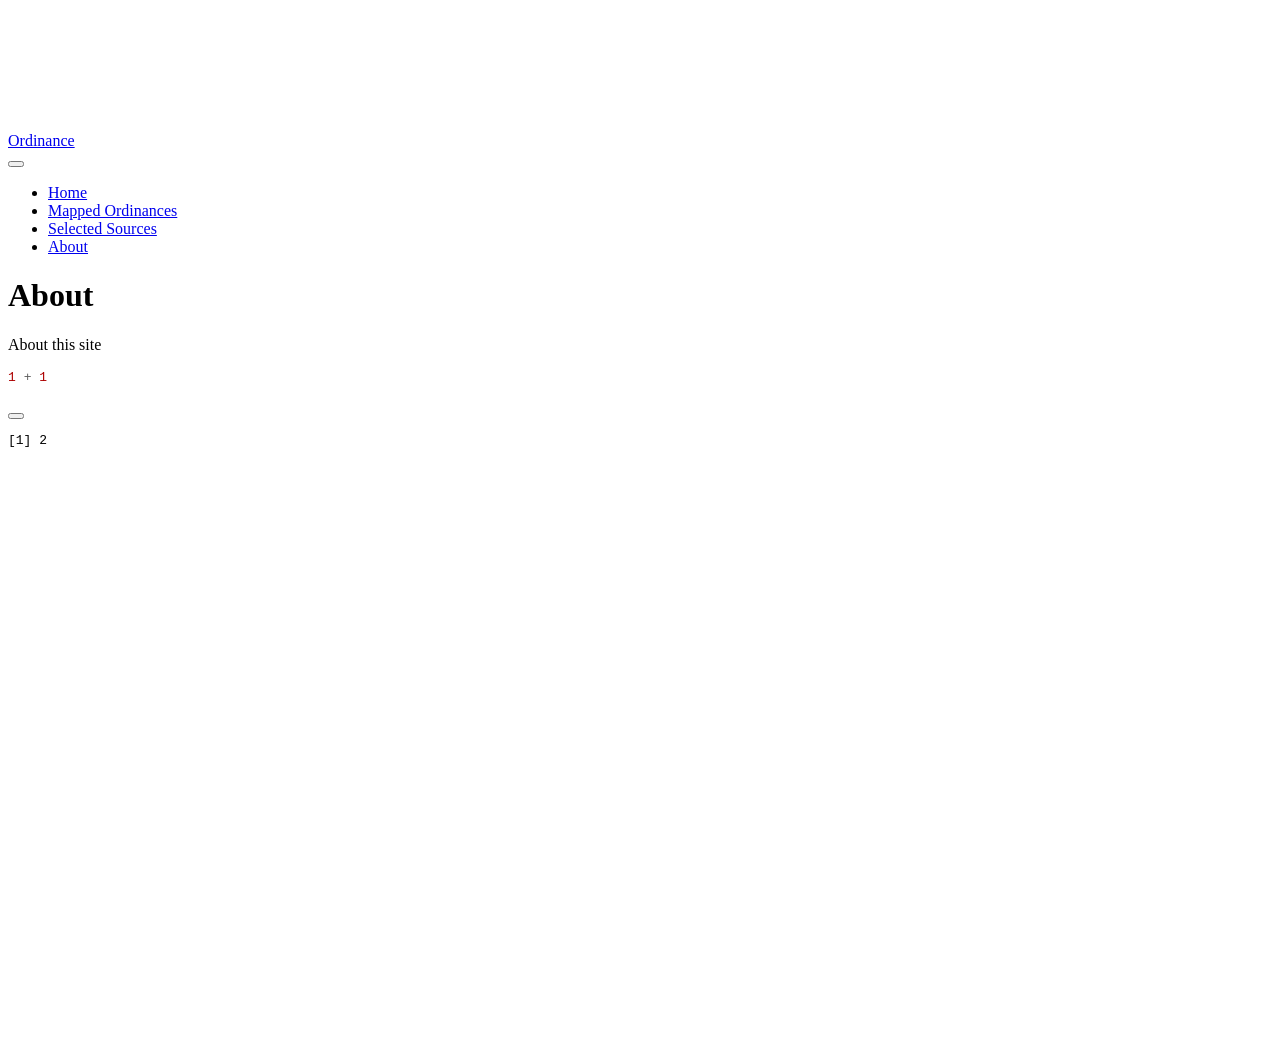
==== about.html @ 1d48728e "Built site for gh-pages" ====
<!DOCTYPE html>
<html xmlns="http://www.w3.org/1999/xhtml" lang="en" xml:lang="en"><head>

<meta charset="utf-8">
<meta name="generator" content="quarto-1.8.25">

<meta name="viewport" content="width=device-width, initial-scale=1.0, user-scalable=yes">


<title>About – Ordinance</title>
<style>
code{white-space: pre-wrap;}
span.smallcaps{font-variant: small-caps;}
div.columns{display: flex; gap: min(4vw, 1.5em);}
div.column{flex: auto; overflow-x: auto;}
div.hanging-indent{margin-left: 1.5em; text-indent: -1.5em;}
ul.task-list{list-style: none;}
ul.task-list li input[type="checkbox"] {
  width: 0.8em;
  margin: 0 0.8em 0.2em -1em; /* quarto-specific, see https://github.com/quarto-dev/quarto-cli/issues/4556 */ 
  vertical-align: middle;
}
/* CSS for syntax highlighting */
html { -webkit-text-size-adjust: 100%; }
pre > code.sourceCode { white-space: pre; position: relative; }
pre > code.sourceCode > span { display: inline-block; line-height: 1.25; }
pre > code.sourceCode > span:empty { height: 1.2em; }
.sourceCode { overflow: visible; }
code.sourceCode > span { color: inherit; text-decoration: inherit; }
div.sourceCode { margin: 1em 0; }
pre.sourceCode { margin: 0; }
@media screen {
div.sourceCode { overflow: auto; }
}
@media print {
pre > code.sourceCode { white-space: pre-wrap; }
pre > code.sourceCode > span { text-indent: -5em; padding-left: 5em; }
}
pre.numberSource code
  { counter-reset: source-line 0; }
pre.numberSource code > span
  { position: relative; left: -4em; counter-increment: source-line; }
pre.numberSource code > span > a:first-child::before
  { content: counter(source-line);
    position: relative; left: -1em; text-align: right; vertical-align: baseline;
    border: none; display: inline-block;
    -webkit-touch-callout: none; -webkit-user-select: none;
    -khtml-user-select: none; -moz-user-select: none;
    -ms-user-select: none; user-select: none;
    padding: 0 4px; width: 4em;
  }
pre.numberSource { margin-left: 3em;  padding-left: 4px; }
div.sourceCode
  {   }
@media screen {
pre > code.sourceCode > span > a:first-child::before { text-decoration: underline; }
}
</style>


<script src="site_libs/quarto-nav/quarto-nav.js"></script>
<script src="site_libs/quarto-nav/headroom.min.js"></script>
<script src="site_libs/clipboard/clipboard.min.js"></script>
<script src="site_libs/quarto-search/autocomplete.umd.js"></script>
<script src="site_libs/quarto-search/fuse.min.js"></script>
<script src="site_libs/quarto-search/quarto-search.js"></script>
<meta name="quarto:offset" content="./">
<script src="site_libs/quarto-html/quarto.js" type="module"></script>
<script src="site_libs/quarto-html/tabsets/tabsets.js" type="module"></script>
<script src="site_libs/quarto-html/axe/axe-check.js" type="module"></script>
<script src="site_libs/quarto-html/popper.min.js"></script>
<script src="site_libs/quarto-html/tippy.umd.min.js"></script>
<script src="site_libs/quarto-html/anchor.min.js"></script>
<link href="site_libs/quarto-html/tippy.css" rel="stylesheet">
<link href="site_libs/quarto-html/quarto-syntax-highlighting-7b89279ff1a6dce999919e0e67d4d9ec.css" rel="stylesheet" id="quarto-text-highlighting-styles">
<script src="site_libs/bootstrap/bootstrap.min.js"></script>
<link href="site_libs/bootstrap/bootstrap-icons.css" rel="stylesheet">
<link href="site_libs/bootstrap/bootstrap-5b8f9b2f3cffee265242a5d44fbb1e00.min.css" rel="stylesheet" append-hash="true" id="quarto-bootstrap" data-mode="light">
<script id="quarto-search-options" type="application/json">{
  "location": "navbar",
  "copy-button": false,
  "collapse-after": 3,
  "panel-placement": "end",
  "type": "overlay",
  "limit": 50,
  "keyboard-shortcut": [
    "f",
    "/",
    "s"
  ],
  "show-item-context": false,
  "language": {
    "search-no-results-text": "No results",
    "search-matching-documents-text": "matching documents",
    "search-copy-link-title": "Copy link to search",
    "search-hide-matches-text": "Hide additional matches",
    "search-more-match-text": "more match in this document",
    "search-more-matches-text": "more matches in this document",
    "search-clear-button-title": "Clear",
    "search-text-placeholder": "",
    "search-detached-cancel-button-title": "Cancel",
    "search-submit-button-title": "Submit",
    "search-label": "Search"
  }
}</script>


<link rel="stylesheet" href="styles.css">
</head>

<body class="nav-fixed quarto-light">

<div id="quarto-search-results"></div>
  <header id="quarto-header" class="headroom fixed-top">
    <nav class="navbar navbar-expand-lg " data-bs-theme="dark">
      <div class="navbar-container container-fluid">
      <div class="navbar-brand-container mx-auto">
    <a href="./index.html" class="navbar-brand navbar-brand-logo">
    </a>
    <a class="navbar-brand" href="./index.html">
    <span class="navbar-title">Ordinance</span>
    </a>
  </div>
            <div id="quarto-search" class="" title="Search"></div>
          <button class="navbar-toggler" type="button" data-bs-toggle="collapse" data-bs-target="#navbarCollapse" aria-controls="navbarCollapse" role="menu" aria-expanded="false" aria-label="Toggle navigation" onclick="if (window.quartoToggleHeadroom) { window.quartoToggleHeadroom(); }">
  <span class="navbar-toggler-icon"></span>
</button>
          <div class="collapse navbar-collapse" id="navbarCollapse">
            <ul class="navbar-nav navbar-nav-scroll ms-auto">
  <li class="nav-item">
    <a class="nav-link" href="./index.html"> 
<span class="menu-text">Home</span></a>
  </li>  
  <li class="nav-item">
    <a class="nav-link" href="./test2.html"> 
<span class="menu-text">Mapped Ordinances</span></a>
  </li>  
  <li class="nav-item">
    <a class="nav-link" href="./sources.html"> 
<span class="menu-text">Selected Sources</span></a>
  </li>  
  <li class="nav-item">
    <a class="nav-link active" href="./about.html" aria-current="page"> 
<span class="menu-text">About</span></a>
  </li>  
</ul>
          </div> <!-- /navcollapse -->
            <div class="quarto-navbar-tools">
</div>
      </div> <!-- /container-fluid -->
    </nav>
</header>
<!-- content -->
<div id="quarto-content" class="quarto-container page-columns page-rows-contents page-layout-article page-navbar">
<!-- sidebar -->
<!-- margin-sidebar -->
    <div id="quarto-margin-sidebar" class="sidebar margin-sidebar zindex-bottom">
        
    </div>
<!-- main -->
<main class="content" id="quarto-document-content">

<header id="title-block-header" class="quarto-title-block default">
<div class="quarto-title">
<h1 class="title">About</h1>
</div>



<div class="quarto-title-meta">

    
  
    
  </div>
  


</header>


<p>About this site</p>
<div class="cell">
<div class="code-copy-outer-scaffold"><div class="sourceCode cell-code" id="cb1"><pre class="sourceCode r code-with-copy"><code class="sourceCode r"><span id="cb1-1"><a href="#cb1-1" aria-hidden="true" tabindex="-1"></a><span class="dv">1</span> <span class="sc">+</span> <span class="dv">1</span></span></code></pre></div><button title="Copy to Clipboard" class="code-copy-button"><i class="bi"></i></button></div>
<div class="cell-output cell-output-stdout">
<pre><code>[1] 2</code></pre>
</div>
</div>



</main> <!-- /main -->
<script id="quarto-html-after-body" type="application/javascript">
  window.document.addEventListener("DOMContentLoaded", function (event) {
    const icon = "";
    const anchorJS = new window.AnchorJS();
    anchorJS.options = {
      placement: 'right',
      icon: icon
    };
    anchorJS.add('.anchored');
    const isCodeAnnotation = (el) => {
      for (const clz of el.classList) {
        if (clz.startsWith('code-annotation-')) {                     
          return true;
        }
      }
      return false;
    }
    const onCopySuccess = function(e) {
      // button target
      const button = e.trigger;
      // don't keep focus
      button.blur();
      // flash "checked"
      button.classList.add('code-copy-button-checked');
      var currentTitle = button.getAttribute("title");
      button.setAttribute("title", "Copied!");
      let tooltip;
      if (window.bootstrap) {
        button.setAttribute("data-bs-toggle", "tooltip");
        button.setAttribute("data-bs-placement", "left");
        button.setAttribute("data-bs-title", "Copied!");
        tooltip = new bootstrap.Tooltip(button, 
          { trigger: "manual", 
            customClass: "code-copy-button-tooltip",
            offset: [0, -8]});
        tooltip.show();    
      }
      setTimeout(function() {
        if (tooltip) {
          tooltip.hide();
          button.removeAttribute("data-bs-title");
          button.removeAttribute("data-bs-toggle");
          button.removeAttribute("data-bs-placement");
        }
        button.setAttribute("title", currentTitle);
        button.classList.remove('code-copy-button-checked');
      }, 1000);
      // clear code selection
      e.clearSelection();
    }
    const getTextToCopy = function(trigger) {
      const outerScaffold = trigger.parentElement.cloneNode(true);
      const codeEl = outerScaffold.querySelector('code');
      for (const childEl of codeEl.children) {
        if (isCodeAnnotation(childEl)) {
          childEl.remove();
        }
      }
      return codeEl.innerText;
    }
    const clipboard = new window.ClipboardJS('.code-copy-button:not([data-in-quarto-modal])', {
      text: getTextToCopy
    });
    clipboard.on('success', onCopySuccess);
    if (window.document.getElementById('quarto-embedded-source-code-modal')) {
      const clipboardModal = new window.ClipboardJS('.code-copy-button[data-in-quarto-modal]', {
        text: getTextToCopy,
        container: window.document.getElementById('quarto-embedded-source-code-modal')
      });
      clipboardModal.on('success', onCopySuccess);
    }
      var localhostRegex = new RegExp(/^(?:http|https):\/\/localhost\:?[0-9]*\//);
      var mailtoRegex = new RegExp(/^mailto:/);
        var filterRegex = new RegExp('/' + window.location.host + '/');
      var isInternal = (href) => {
          return filterRegex.test(href) || localhostRegex.test(href) || mailtoRegex.test(href);
      }
      // Inspect non-navigation links and adorn them if external
     var links = window.document.querySelectorAll('a[href]:not(.nav-link):not(.navbar-brand):not(.toc-action):not(.sidebar-link):not(.sidebar-item-toggle):not(.pagination-link):not(.no-external):not([aria-hidden]):not(.dropdown-item):not(.quarto-navigation-tool):not(.about-link)');
      for (var i=0; i<links.length; i++) {
        const link = links[i];
        if (!isInternal(link.href)) {
          // undo the damage that might have been done by quarto-nav.js in the case of
          // links that we want to consider external
          if (link.dataset.originalHref !== undefined) {
            link.href = link.dataset.originalHref;
          }
        }
      }
    function tippyHover(el, contentFn, onTriggerFn, onUntriggerFn) {
      const config = {
        allowHTML: true,
        maxWidth: 500,
        delay: 100,
        arrow: false,
        appendTo: function(el) {
            return el.parentElement;
        },
        interactive: true,
        interactiveBorder: 10,
        theme: 'quarto',
        placement: 'bottom-start',
      };
      if (contentFn) {
        config.content = contentFn;
      }
      if (onTriggerFn) {
        config.onTrigger = onTriggerFn;
      }
      if (onUntriggerFn) {
        config.onUntrigger = onUntriggerFn;
      }
      window.tippy(el, config); 
    }
    const noterefs = window.document.querySelectorAll('a[role="doc-noteref"]');
    for (var i=0; i<noterefs.length; i++) {
      const ref = noterefs[i];
      tippyHover(ref, function() {
        // use id or data attribute instead here
        let href = ref.getAttribute('data-footnote-href') || ref.getAttribute('href');
        try { href = new URL(href).hash; } catch {}
        const id = href.replace(/^#\/?/, "");
        const note = window.document.getElementById(id);
        if (note) {
          return note.innerHTML;
        } else {
          return "";
        }
      });
    }
    const xrefs = window.document.querySelectorAll('a.quarto-xref');
    const processXRef = (id, note) => {
      // Strip column container classes
      const stripColumnClz = (el) => {
        el.classList.remove("page-full", "page-columns");
        if (el.children) {
          for (const child of el.children) {
            stripColumnClz(child);
          }
        }
      }
      stripColumnClz(note)
      if (id === null || id.startsWith('sec-')) {
        // Special case sections, only their first couple elements
        const container = document.createElement("div");
        if (note.children && note.children.length > 2) {
          container.appendChild(note.children[0].cloneNode(true));
          for (let i = 1; i < note.children.length; i++) {
            const child = note.children[i];
            if (child.tagName === "P" && child.innerText === "") {
              continue;
            } else {
              container.appendChild(child.cloneNode(true));
              break;
            }
          }
          if (window.Quarto?.typesetMath) {
            window.Quarto.typesetMath(container);
          }
          return container.innerHTML
        } else {
          if (window.Quarto?.typesetMath) {
            window.Quarto.typesetMath(note);
          }
          return note.innerHTML;
        }
      } else {
        // Remove any anchor links if they are present
        const anchorLink = note.querySelector('a.anchorjs-link');
        if (anchorLink) {
          anchorLink.remove();
        }
        if (window.Quarto?.typesetMath) {
          window.Quarto.typesetMath(note);
        }
        if (note.classList.contains("callout")) {
          return note.outerHTML;
        } else {
          return note.innerHTML;
        }
      }
    }
    for (var i=0; i<xrefs.length; i++) {
      const xref = xrefs[i];
      tippyHover(xref, undefined, function(instance) {
        instance.disable();
        let url = xref.getAttribute('href');
        let hash = undefined; 
        if (url.startsWith('#')) {
          hash = url;
        } else {
          try { hash = new URL(url).hash; } catch {}
        }
        if (hash) {
          const id = hash.replace(/^#\/?/, "");
          const note = window.document.getElementById(id);
          if (note !== null) {
            try {
              const html = processXRef(id, note.cloneNode(true));
              instance.setContent(html);
            } finally {
              instance.enable();
              instance.show();
            }
          } else {
            // See if we can fetch this
            fetch(url.split('#')[0])
            .then(res => res.text())
            .then(html => {
              const parser = new DOMParser();
              const htmlDoc = parser.parseFromString(html, "text/html");
              const note = htmlDoc.getElementById(id);
              if (note !== null) {
                const html = processXRef(id, note);
                instance.setContent(html);
              } 
            }).finally(() => {
              instance.enable();
              instance.show();
            });
          }
        } else {
          // See if we can fetch a full url (with no hash to target)
          // This is a special case and we should probably do some content thinning / targeting
          fetch(url)
          .then(res => res.text())
          .then(html => {
            const parser = new DOMParser();
            const htmlDoc = parser.parseFromString(html, "text/html");
            const note = htmlDoc.querySelector('main.content');
            if (note !== null) {
              // This should only happen for chapter cross references
              // (since there is no id in the URL)
              // remove the first header
              if (note.children.length > 0 && note.children[0].tagName === "HEADER") {
                note.children[0].remove();
              }
              const html = processXRef(null, note);
              instance.setContent(html);
            } 
          }).finally(() => {
            instance.enable();
            instance.show();
          });
        }
      }, function(instance) {
      });
    }
        let selectedAnnoteEl;
        const selectorForAnnotation = ( cell, annotation) => {
          let cellAttr = 'data-code-cell="' + cell + '"';
          let lineAttr = 'data-code-annotation="' +  annotation + '"';
          const selector = 'span[' + cellAttr + '][' + lineAttr + ']';
          return selector;
        }
        const selectCodeLines = (annoteEl) => {
          const doc = window.document;
          const targetCell = annoteEl.getAttribute("data-target-cell");
          const targetAnnotation = annoteEl.getAttribute("data-target-annotation");
          const annoteSpan = window.document.querySelector(selectorForAnnotation(targetCell, targetAnnotation));
          const lines = annoteSpan.getAttribute("data-code-lines").split(",");
          const lineIds = lines.map((line) => {
            return targetCell + "-" + line;
          })
          let top = null;
          let height = null;
          let parent = null;
          if (lineIds.length > 0) {
              //compute the position of the single el (top and bottom and make a div)
              const el = window.document.getElementById(lineIds[0]);
              top = el.offsetTop;
              height = el.offsetHeight;
              parent = el.parentElement.parentElement;
            if (lineIds.length > 1) {
              const lastEl = window.document.getElementById(lineIds[lineIds.length - 1]);
              const bottom = lastEl.offsetTop + lastEl.offsetHeight;
              height = bottom - top;
            }
            if (top !== null && height !== null && parent !== null) {
              // cook up a div (if necessary) and position it 
              let div = window.document.getElementById("code-annotation-line-highlight");
              if (div === null) {
                div = window.document.createElement("div");
                div.setAttribute("id", "code-annotation-line-highlight");
                div.style.position = 'absolute';
                parent.appendChild(div);
              }
              div.style.top = top - 2 + "px";
              div.style.height = height + 4 + "px";
              div.style.left = 0;
              let gutterDiv = window.document.getElementById("code-annotation-line-highlight-gutter");
              if (gutterDiv === null) {
                gutterDiv = window.document.createElement("div");
                gutterDiv.setAttribute("id", "code-annotation-line-highlight-gutter");
                gutterDiv.style.position = 'absolute';
                const codeCell = window.document.getElementById(targetCell);
                const gutter = codeCell.querySelector('.code-annotation-gutter');
                gutter.appendChild(gutterDiv);
              }
              gutterDiv.style.top = top - 2 + "px";
              gutterDiv.style.height = height + 4 + "px";
            }
            selectedAnnoteEl = annoteEl;
          }
        };
        const unselectCodeLines = () => {
          const elementsIds = ["code-annotation-line-highlight", "code-annotation-line-highlight-gutter"];
          elementsIds.forEach((elId) => {
            const div = window.document.getElementById(elId);
            if (div) {
              div.remove();
            }
          });
          selectedAnnoteEl = undefined;
        };
          // Handle positioning of the toggle
      window.addEventListener(
        "resize",
        throttle(() => {
          elRect = undefined;
          if (selectedAnnoteEl) {
            selectCodeLines(selectedAnnoteEl);
          }
        }, 10)
      );
      function throttle(fn, ms) {
      let throttle = false;
      let timer;
        return (...args) => {
          if(!throttle) { // first call gets through
              fn.apply(this, args);
              throttle = true;
          } else { // all the others get throttled
              if(timer) clearTimeout(timer); // cancel #2
              timer = setTimeout(() => {
                fn.apply(this, args);
                timer = throttle = false;
              }, ms);
          }
        };
      }
        // Attach click handler to the DT
        const annoteDls = window.document.querySelectorAll('dt[data-target-cell]');
        for (const annoteDlNode of annoteDls) {
          annoteDlNode.addEventListener('click', (event) => {
            const clickedEl = event.target;
            if (clickedEl !== selectedAnnoteEl) {
              unselectCodeLines();
              const activeEl = window.document.querySelector('dt[data-target-cell].code-annotation-active');
              if (activeEl) {
                activeEl.classList.remove('code-annotation-active');
              }
              selectCodeLines(clickedEl);
              clickedEl.classList.add('code-annotation-active');
            } else {
              // Unselect the line
              unselectCodeLines();
              clickedEl.classList.remove('code-annotation-active');
            }
          });
        }
    const findCites = (el) => {
      const parentEl = el.parentElement;
      if (parentEl) {
        const cites = parentEl.dataset.cites;
        if (cites) {
          return {
            el,
            cites: cites.split(' ')
          };
        } else {
          return findCites(el.parentElement)
        }
      } else {
        return undefined;
      }
    };
    var bibliorefs = window.document.querySelectorAll('a[role="doc-biblioref"]');
    for (var i=0; i<bibliorefs.length; i++) {
      const ref = bibliorefs[i];
      const citeInfo = findCites(ref);
      if (citeInfo) {
        tippyHover(citeInfo.el, function() {
          var popup = window.document.createElement('div');
          citeInfo.cites.forEach(function(cite) {
            var citeDiv = window.document.createElement('div');
            citeDiv.classList.add('hanging-indent');
            citeDiv.classList.add('csl-entry');
            var biblioDiv = window.document.getElementById('ref-' + cite);
            if (biblioDiv) {
              citeDiv.innerHTML = biblioDiv.innerHTML;
            }
            popup.appendChild(citeDiv);
          });
          return popup.innerHTML;
        });
      }
    }
  });
  </script>
</div> <!-- /content -->




</body></html>
---- site_libs/quarto-html/tippy.css ----
.tippy-box[data-animation=fade][data-state=hidden]{opacity:0}[data-tippy-root]{max-width:calc(100vw - 10px)}.tippy-box{position:relative;background-color:#333;color:#fff;border-radius:4px;font-size:14px;line-height:1.4;white-space:normal;outline:0;transition-property:transform,visibility,opacity}.tippy-box[data-placement^=top]>.tippy-arrow{bottom:0}.tippy-box[data-placement^=top]>.tippy-arrow:before{bottom:-7px;left:0;border-width:8px 8px 0;border-top-color:initial;transform-origin:center top}.tippy-box[data-placement^=bottom]>.tippy-arrow{top:0}.tippy-box[data-placement^=bottom]>.tippy-arrow:before{top:-7px;left:0;border-width:0 8px 8px;border-bottom-color:initial;transform-origin:center bottom}.tippy-box[data-placement^=left]>.tippy-arrow{right:0}.tippy-box[data-placement^=left]>.tippy-arrow:before{border-width:8px 0 8px 8px;border-left-color:initial;right:-7px;transform-origin:center left}.tippy-box[data-placement^=right]>.tippy-arrow{left:0}.tippy-box[data-placement^=right]>.tippy-arrow:before{left:-7px;border-width:8px 8px 8px 0;border-right-color:initial;transform-origin:center right}.tippy-box[data-inertia][data-state=visible]{transition-timing-function:cubic-bezier(.54,1.5,.38,1.11)}.tippy-arrow{width:16px;height:16px;color:#333}.tippy-arrow:before{content:"";position:absolute;border-color:transparent;border-style:solid}.tippy-content{position:relative;padding:5px 9px;z-index:1}
---- site_libs/quarto-html/quarto-syntax-highlighting-7b89279ff1a6dce999919e0e67d4d9ec.css ----
/* quarto syntax highlight colors */
:root {
  --quarto-hl-ot-color: #003B4F;
  --quarto-hl-at-color: #657422;
  --quarto-hl-ss-color: #20794D;
  --quarto-hl-an-color: #5E5E5E;
  --quarto-hl-fu-color: #4758AB;
  --quarto-hl-st-color: #20794D;
  --quarto-hl-cf-color: #003B4F;
  --quarto-hl-op-color: #5E5E5E;
  --quarto-hl-er-color: #AD0000;
  --quarto-hl-bn-color: #AD0000;
  --quarto-hl-al-color: #AD0000;
  --quarto-hl-va-color: #111111;
  --quarto-hl-bu-color: inherit;
  --quarto-hl-ex-color: inherit;
  --quarto-hl-pp-color: #AD0000;
  --quarto-hl-in-color: #5E5E5E;
  --quarto-hl-vs-color: #20794D;
  --quarto-hl-wa-color: #5E5E5E;
  --quarto-hl-do-color: #5E5E5E;
  --quarto-hl-im-color: #00769E;
  --quarto-hl-ch-color: #20794D;
  --quarto-hl-dt-color: #AD0000;
  --quarto-hl-fl-color: #AD0000;
  --quarto-hl-co-color: #5E5E5E;
  --quarto-hl-cv-color: #5E5E5E;
  --quarto-hl-cn-color: #8f5902;
  --quarto-hl-sc-color: #5E5E5E;
  --quarto-hl-dv-color: #AD0000;
  --quarto-hl-kw-color: #003B4F;
}

/* other quarto variables */
:root {
  --quarto-font-monospace: SFMono-Regular, Menlo, Monaco, Consolas, "Liberation Mono", "Courier New", monospace;
}

/* syntax highlight based on Pandoc's rules */
pre > code.sourceCode > span {
  color: #003B4F;
}

code.sourceCode > span {
  color: #003B4F;
}

div.sourceCode,
div.sourceCode pre.sourceCode {
  color: #003B4F;
}

/* Normal */
code span {
  color: #003B4F;
}

/* Alert */
code span.al {
  color: #AD0000;
  font-style: inherit;
}

/* Annotation */
code span.an {
  color: #5E5E5E;
  font-style: inherit;
}

/* Attribute */
code span.at {
  color: #657422;
  font-style: inherit;
}

/* BaseN */
code span.bn {
  color: #AD0000;
  font-style: inherit;
}

/* BuiltIn */
code span.bu {
  font-style: inherit;
}

/* ControlFlow */
code span.cf {
  color: #003B4F;
  font-weight: bold;
  font-style: inherit;
}

/* Char */
code span.ch {
  color: #20794D;
  font-style: inherit;
}

/* Constant */
code span.cn {
  color: #8f5902;
  font-style: inherit;
}

/* Comment */
code span.co {
  color: #5E5E5E;
  font-style: inherit;
}

/* CommentVar */
code span.cv {
  color: #5E5E5E;
  font-style: italic;
}

/* Documentation */
code span.do {
  color: #5E5E5E;
  font-style: italic;
}

/* DataType */
code span.dt {
  color: #AD0000;
  font-style: inherit;
}

/* DecVal */
code span.dv {
  color: #AD0000;
  font-style: inherit;
}

/* Error */
code span.er {
  color: #AD0000;
  font-style: inherit;
}

/* Extension */
code span.ex {
  font-style: inherit;
}

/* Float */
code span.fl {
  color: #AD0000;
  font-style: inherit;
}

/* Function */
code span.fu {
  color: #4758AB;
  font-style: inherit;
}

/* Import */
code span.im {
  color: #00769E;
  font-style: inherit;
}

/* Information */
code span.in {
  color: #5E5E5E;
  font-style: inherit;
}

/* Keyword */
code span.kw {
  color: #003B4F;
  font-weight: bold;
  font-style: inherit;
}

/* Operator */
code span.op {
  color: #5E5E5E;
  font-style: inherit;
}

/* Other */
code span.ot {
  color: #003B4F;
  font-style: inherit;
}

/* Preprocessor */
code span.pp {
  color: #AD0000;
  font-style: inherit;
}

/* SpecialChar */
code span.sc {
  color: #5E5E5E;
  font-style: inherit;
}

/* SpecialString */
code span.ss {
  color: #20794D;
  font-style: inherit;
}

/* String */
code span.st {
  color: #20794D;
  font-style: inherit;
}

/* Variable */
code span.va {
  color: #111111;
  font-style: inherit;
}

/* VerbatimString */
code span.vs {
  color: #20794D;
  font-style: inherit;
}

/* Warning */
code span.wa {
  color: #5E5E5E;
  font-style: italic;
}

.prevent-inlining {
  content: "</";
}

/*# sourceMappingURL=3944bc705cfaf4c80e56f77c5205168a.css.map */
---- styles.css ----
/* css styles */
#display {
background: #f8f5ee;
padding: 1rem;
border-left: 5px solid #2c7a7b;
border-radius: 8px;
}
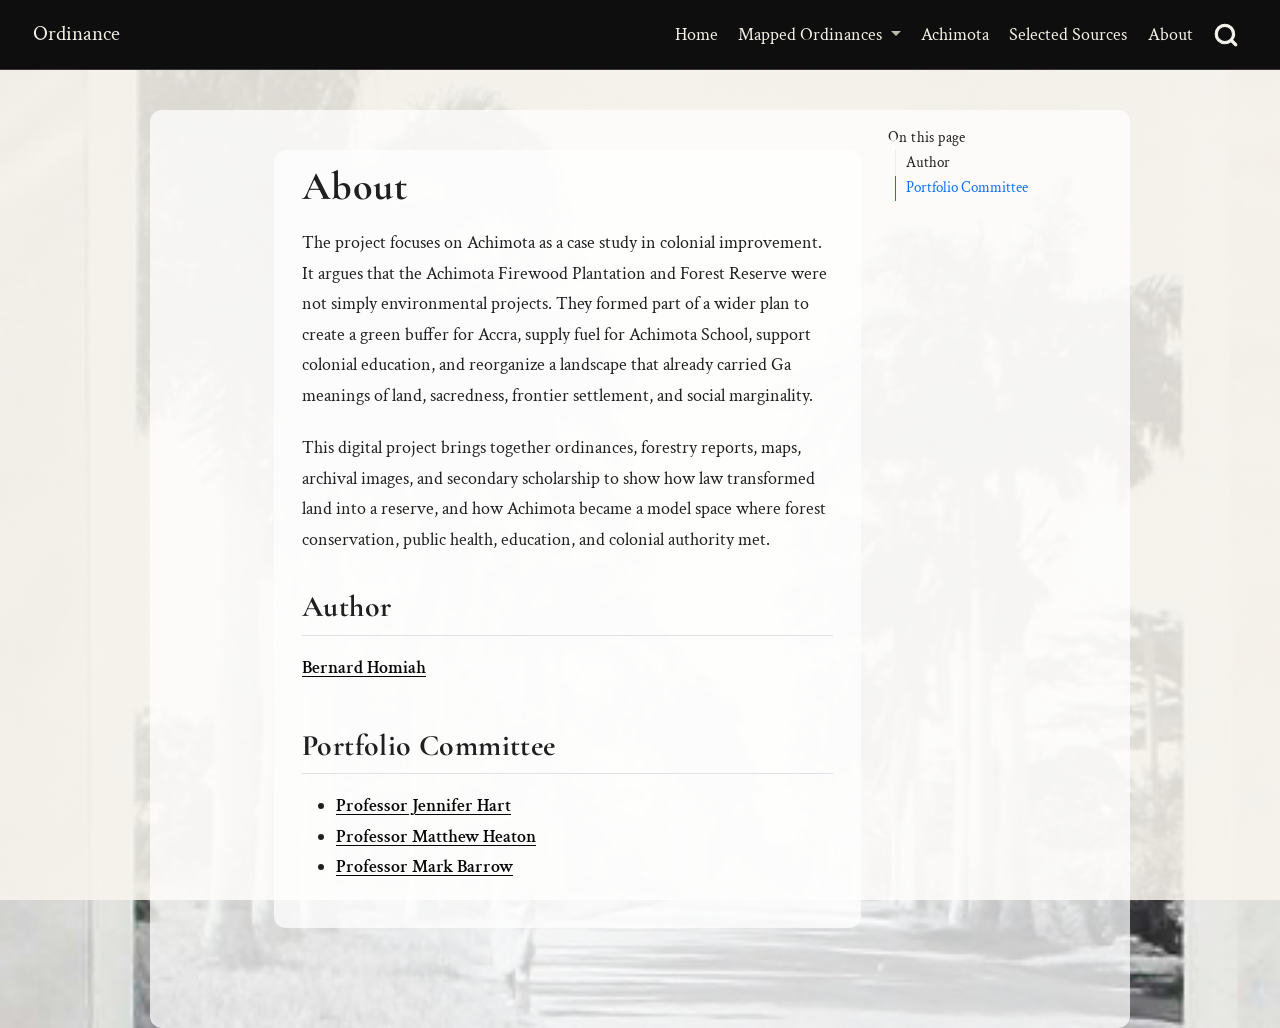
==== commit ee337688: "Built site for gh-pages" ====
--- a/about.html
+++ b/about.html
@@ -2,13 +2,16 @@
 <html xmlns="http://www.w3.org/1999/xhtml" lang="en" xml:lang="en"><head>
 
 <meta charset="utf-8">
-<meta name="generator" content="quarto-1.8.25">
+<meta name="generator" content="quarto-1.9.37">
 
 <meta name="viewport" content="width=device-width, initial-scale=1.0, user-scalable=yes">
 
 
 <title>About – Ordinance</title>
 <style>
+/* Default styles provided by pandoc.
+** See https://pandoc.org/MANUAL.html#variables-for-html for config info.
+*/
 code{white-space: pre-wrap;}
 span.smallcaps{font-variant: small-caps;}
 div.columns{display: flex; gap: min(4vw, 1.5em);}
@@ -20,41 +23,6 @@
   margin: 0 0.8em 0.2em -1em; /* quarto-specific, see https://github.com/quarto-dev/quarto-cli/issues/4556 */ 
   vertical-align: middle;
 }
-/* CSS for syntax highlighting */
-html { -webkit-text-size-adjust: 100%; }
-pre > code.sourceCode { white-space: pre; position: relative; }
-pre > code.sourceCode > span { display: inline-block; line-height: 1.25; }
-pre > code.sourceCode > span:empty { height: 1.2em; }
-.sourceCode { overflow: visible; }
-code.sourceCode > span { color: inherit; text-decoration: inherit; }
-div.sourceCode { margin: 1em 0; }
-pre.sourceCode { margin: 0; }
-@media screen {
-div.sourceCode { overflow: auto; }
-}
-@media print {
-pre > code.sourceCode { white-space: pre-wrap; }
-pre > code.sourceCode > span { text-indent: -5em; padding-left: 5em; }
-}
-pre.numberSource code
-  { counter-reset: source-line 0; }
-pre.numberSource code > span
-  { position: relative; left: -4em; counter-increment: source-line; }
-pre.numberSource code > span > a:first-child::before
-  { content: counter(source-line);
-    position: relative; left: -1em; text-align: right; vertical-align: baseline;
-    border: none; display: inline-block;
-    -webkit-touch-callout: none; -webkit-user-select: none;
-    -khtml-user-select: none; -moz-user-select: none;
-    -ms-user-select: none; user-select: none;
-    padding: 0 4px; width: 4em;
-  }
-pre.numberSource { margin-left: 3em;  padding-left: 4px; }
-div.sourceCode
-  {   }
-@media screen {
-pre > code.sourceCode > span > a:first-child::before { text-decoration: underline; }
-}
 </style>
 
 
@@ -67,15 +35,14 @@
 <meta name="quarto:offset" content="./">
 <script src="site_libs/quarto-html/quarto.js" type="module"></script>
 <script src="site_libs/quarto-html/tabsets/tabsets.js" type="module"></script>
-<script src="site_libs/quarto-html/axe/axe-check.js" type="module"></script>
 <script src="site_libs/quarto-html/popper.min.js"></script>
 <script src="site_libs/quarto-html/tippy.umd.min.js"></script>
 <script src="site_libs/quarto-html/anchor.min.js"></script>
 <link href="site_libs/quarto-html/tippy.css" rel="stylesheet">
-<link href="site_libs/quarto-html/quarto-syntax-highlighting-7b89279ff1a6dce999919e0e67d4d9ec.css" rel="stylesheet" id="quarto-text-highlighting-styles">
+<link href="site_libs/quarto-html/quarto-syntax-highlighting-7f8f88aac4f3542376d5c11b86a4c14d.css" rel="stylesheet" id="quarto-text-highlighting-styles">
 <script src="site_libs/bootstrap/bootstrap.min.js"></script>
 <link href="site_libs/bootstrap/bootstrap-icons.css" rel="stylesheet">
-<link href="site_libs/bootstrap/bootstrap-5b8f9b2f3cffee265242a5d44fbb1e00.min.css" rel="stylesheet" append-hash="true" id="quarto-bootstrap" data-mode="light">
+<link href="site_libs/bootstrap/bootstrap-244ce1b9ec229af56bb6f90d24b3371d.min.css" rel="stylesheet" append-hash="true" id="quarto-bootstrap" data-mode="light">
 <script id="quarto-search-options" type="application/json">{
   "location": "navbar",
   "copy-button": false,
@@ -115,8 +82,6 @@
     <nav class="navbar navbar-expand-lg " data-bs-theme="dark">
       <div class="navbar-container container-fluid">
       <div class="navbar-brand-container mx-auto">
-    <a href="./index.html" class="navbar-brand navbar-brand-logo">
-    </a>
     <a class="navbar-brand" href="./index.html">
     <span class="navbar-title">Ordinance</span>
     </a>
@@ -131,9 +96,52 @@
     <a class="nav-link" href="./index.html"> 
 <span class="menu-text">Home</span></a>
   </li>  
+  <li class="nav-item dropdown ">
+    <a class="nav-link dropdown-toggle" href="#" id="nav-menu-mapped-ordinances" role="link" data-bs-toggle="dropdown" aria-expanded="false">
+ <span class="menu-text">Mapped Ordinances</span>
+    </a>
+    <ul class="dropdown-menu dropdown-menu-end" aria-labelledby="nav-menu-mapped-ordinances">    
+        <li>
+    <a class="dropdown-item" href="./overview.html">
+ <span class="dropdown-text">Overview</span></a>
+  </li>  
+        <li>
+    <a class="dropdown-item" href="./public-lands-1876.html">
+ <span class="dropdown-text">Public Lands Ordinance, 1876</span></a>
+  </li>  
+        <li>
+    <a class="dropdown-item" href="./crown-lands-1894.html">
+ <span class="dropdown-text">Crown Lands Bill, 1894</span></a>
+  </li>  
+        <li>
+    <a class="dropdown-item" href="./crown-lands-1897.html">
+ <span class="dropdown-text">Crown Lands Bill, 1897</span></a>
+  </li>  
+        <li>
+    <a class="dropdown-item" href="./concessions-1900.html">
+ <span class="dropdown-text">Concessions Ordinance, 1900</span></a>
+  </li>  
+        <li>
+    <a class="dropdown-item" href="./forest-bill-1910.html">
+ <span class="dropdown-text">Forest Bill, 1910</span></a>
+  </li>  
+        <li>
+    <a class="dropdown-item" href="./forest-ordinance-1927.html">
+ <span class="dropdown-text">Forest Ordinance, 1927</span></a>
+  </li>  
+        <li>
+    <a class="dropdown-item" href="./native-administration-jurisdiction.html">
+ <span class="dropdown-text">Native Administration Ordinances</span></a>
+  </li>  
+        <li>
+    <a class="dropdown-item" href="./supreme-court.html">
+ <span class="dropdown-text">Supreme Court Ordinance</span></a>
+  </li>  
+    </ul>
+  </li>
   <li class="nav-item">
-    <a class="nav-link" href="./test2.html"> 
-<span class="menu-text">Mapped Ordinances</span></a>
+    <a class="nav-link" href="./achimota-legal-sequence.html"> 
+<span class="menu-text">Achimota</span></a>
   </li>  
   <li class="nav-item">
     <a class="nav-link" href="./sources.html"> 
@@ -154,8 +162,15 @@
 <div id="quarto-content" class="quarto-container page-columns page-rows-contents page-layout-article page-navbar">
 <!-- sidebar -->
 <!-- margin-sidebar -->
-    <div id="quarto-margin-sidebar" class="sidebar margin-sidebar zindex-bottom">
-        
+    <div id="quarto-margin-sidebar" class="sidebar margin-sidebar">
+        <nav id="TOC" role="doc-toc" class="toc-active">
+    <h2 id="toc-title">On this page</h2>
+   
+  <ul>
+  <li><a href="#author" id="toc-author" class="nav-link active" data-scroll-target="#author">Author</a></li>
+  <li><a href="#portfolio-committee" id="toc-portfolio-committee" class="nav-link" data-scroll-target="#portfolio-committee">Portfolio Committee</a></li>
+  </ul>
+</nav>
     </div>
 <!-- main -->
 <main class="content" id="quarto-document-content">
@@ -179,15 +194,24 @@
 </header>
 
 
-<p>About this site</p>
-<div class="cell">
-<div class="code-copy-outer-scaffold"><div class="sourceCode cell-code" id="cb1"><pre class="sourceCode r code-with-copy"><code class="sourceCode r"><span id="cb1-1"><a href="#cb1-1" aria-hidden="true" tabindex="-1"></a><span class="dv">1</span> <span class="sc">+</span> <span class="dv">1</span></span></code></pre></div><button title="Copy to Clipboard" class="code-copy-button"><i class="bi"></i></button></div>
-<div class="cell-output cell-output-stdout">
-<pre><code>[1] 2</code></pre>
-</div>
-</div>
-
-
+<p>The project focuses on Achimota as a case study in colonial improvement. It argues that the Achimota Firewood Plantation and Forest Reserve were not simply environmental projects. They formed part of a wider plan to create a green buffer for Accra, supply fuel for Achimota School, support colonial education, and reorganize a landscape that already carried Ga meanings of land, sacredness, frontier settlement, and social marginality.</p>
+<p>This digital project brings together ordinances, forestry reports, maps, archival images, and secondary scholarship to show how law transformed land into a reserve, and how Achimota became a model space where forest conservation, public health, education, and colonial authority met.</p>
+<section id="author" class="level2">
+<h2 class="anchored" data-anchor-id="author">Author</h2>
+<p><a href="mailto:homiahben@vt.edu">Bernard Homiah</a></p>
+</section>
+<section id="portfolio-committee" class="level2">
+<h2 class="anchored" data-anchor-id="portfolio-committee">Portfolio Committee</h2>
+<ul>
+<li><a href="mailto:jenniferhart@vt.edu">Professor Jennifer Hart</a><br>
+</li>
+<li><a href="mailto:mheaton@vt.edu">Professor Matthew Heaton</a><br>
+</li>
+<li><a href="mailto:markbarrow@vt.edu">Professor Mark Barrow</a></li>
+</ul>
+
+
+</section>
 
 </main> <!-- /main -->
 <script id="quarto-html-after-body" type="application/javascript">
@@ -263,7 +287,7 @@
     }
       var localhostRegex = new RegExp(/^(?:http|https):\/\/localhost\:?[0-9]*\//);
       var mailtoRegex = new RegExp(/^mailto:/);
-        var filterRegex = new RegExp('/' + window.location.host + '/');
+        var filterRegex = new RegExp("https:\/\/homiahben\.github\.io\/ordinance\/");
       var isInternal = (href) => {
           return filterRegex.test(href) || localhostRegex.test(href) || mailtoRegex.test(href);
       }
--- a/site_libs/quarto-html/quarto-syntax-highlighting-7f8f88aac4f3542376d5c11b86a4c14d.css
+++ b/site_libs/quarto-html/quarto-syntax-highlighting-7f8f88aac4f3542376d5c11b86a4c14d.css
@@ -0,0 +1,236 @@
+/* quarto syntax highlight colors */
+:root {
+  --quarto-hl-ot-color: #003B4F;
+  --quarto-hl-at-color: #657422;
+  --quarto-hl-ss-color: #20794D;
+  --quarto-hl-an-color: #5E5E5E;
+  --quarto-hl-fu-color: #4758AB;
+  --quarto-hl-st-color: #20794D;
+  --quarto-hl-cf-color: #003B4F;
+  --quarto-hl-op-color: #5E5E5E;
+  --quarto-hl-er-color: #AD0000;
+  --quarto-hl-bn-color: #AD0000;
+  --quarto-hl-al-color: #AD0000;
+  --quarto-hl-va-color: #111111;
+  --quarto-hl-bu-color: inherit;
+  --quarto-hl-ex-color: inherit;
+  --quarto-hl-pp-color: #AD0000;
+  --quarto-hl-in-color: #5E5E5E;
+  --quarto-hl-vs-color: #20794D;
+  --quarto-hl-wa-color: #5E5E5E;
+  --quarto-hl-do-color: #5E5E5E;
+  --quarto-hl-im-color: #00769E;
+  --quarto-hl-ch-color: #20794D;
+  --quarto-hl-dt-color: #AD0000;
+  --quarto-hl-fl-color: #AD0000;
+  --quarto-hl-co-color: #5E5E5E;
+  --quarto-hl-cv-color: #5E5E5E;
+  --quarto-hl-cn-color: #8f5902;
+  --quarto-hl-sc-color: #5E5E5E;
+  --quarto-hl-dv-color: #AD0000;
+  --quarto-hl-kw-color: #003B4F;
+}
+
+/* other quarto variables */
+:root {
+  --quarto-font-monospace: SFMono-Regular, Menlo, Monaco, Consolas, "Liberation Mono", "Courier New", monospace;
+}
+
+/* syntax highlight based on Pandoc's rules */
+pre > code.sourceCode > span {
+  color: #003B4F;
+}
+
+code.sourceCode > span {
+  color: #003B4F;
+}
+
+div.sourceCode,
+div.sourceCode pre.sourceCode {
+  color: #003B4F;
+}
+
+/* Normal */
+code span {
+  color: #003B4F;
+}
+
+/* Alert */
+code span.al {
+  color: #AD0000;
+  font-style: inherit;
+}
+
+/* Annotation */
+code span.an {
+  color: #5E5E5E;
+  font-style: inherit;
+}
+
+/* Attribute */
+code span.at {
+  color: #657422;
+  font-style: inherit;
+}
+
+/* BaseN */
+code span.bn {
+  color: #AD0000;
+  font-style: inherit;
+}
+
+/* BuiltIn */
+code span.bu {
+  font-style: inherit;
+}
+
+/* ControlFlow */
+code span.cf {
+  color: #003B4F;
+  font-weight: bold;
+  font-style: inherit;
+}
+
+/* Char */
+code span.ch {
+  color: #20794D;
+  font-style: inherit;
+}
+
+/* Constant */
+code span.cn {
+  color: #8f5902;
+  font-style: inherit;
+}
+
+/* Comment */
+code span.co {
+  color: #5E5E5E;
+  font-style: inherit;
+}
+
+/* CommentVar */
+code span.cv {
+  color: #5E5E5E;
+  font-style: italic;
+}
+
+/* Documentation */
+code span.do {
+  color: #5E5E5E;
+  font-style: italic;
+}
+
+/* DataType */
+code span.dt {
+  color: #AD0000;
+  font-style: inherit;
+}
+
+/* DecVal */
+code span.dv {
+  color: #AD0000;
+  font-style: inherit;
+}
+
+/* Error */
+code span.er {
+  color: #AD0000;
+  font-style: inherit;
+}
+
+/* Extension */
+code span.ex {
+  font-style: inherit;
+}
+
+/* Float */
+code span.fl {
+  color: #AD0000;
+  font-style: inherit;
+}
+
+/* Function */
+code span.fu {
+  color: #4758AB;
+  font-style: inherit;
+}
+
+/* Import */
+code span.im {
+  color: #00769E;
+  font-style: inherit;
+}
+
+/* Information */
+code span.in {
+  color: #5E5E5E;
+  font-style: inherit;
+}
+
+/* Keyword */
+code span.kw {
+  color: #003B4F;
+  font-weight: bold;
+  font-style: inherit;
+}
+
+/* Operator */
+code span.op {
+  color: #5E5E5E;
+  font-style: inherit;
+}
+
+/* Other */
+code span.ot {
+  color: #003B4F;
+  font-style: inherit;
+}
+
+/* Preprocessor */
+code span.pp {
+  color: #AD0000;
+  font-style: inherit;
+}
+
+/* SpecialChar */
+code span.sc {
+  color: #5E5E5E;
+  font-style: inherit;
+}
+
+/* SpecialString */
+code span.ss {
+  color: #20794D;
+  font-style: inherit;
+}
+
+/* String */
+code span.st {
+  color: #20794D;
+  font-style: inherit;
+}
+
+/* Variable */
+code span.va {
+  color: #111111;
+  font-style: inherit;
+}
+
+/* VerbatimString */
+code span.vs {
+  color: #20794D;
+  font-style: inherit;
+}
+
+/* Warning */
+code span.wa {
+  color: #5E5E5E;
+  font-style: italic;
+}
+
+.prevent-inlining {
+  content: "</";
+}
+
+/*# sourceMappingURL=789ad8cd35626ba772517505b42a116e.css.map */
--- a/styles.css
+++ b/styles.css
@@ -1,7 +1,227 @@
 /* css styles */
-#display {
-background: #f8f5ee;
-padding: 1rem;
-border-left: 5px solid #2c7a7b;
-border-radius: 8px;
+@import url('https://fonts.googleapis.com/css2?family=Cormorant+Garamond:wght@500;600;700&family=Crimson+Text:wght@400;600;700&display=swap');
+
+/* =========================
+   BACKGROUND (historical image)
+   ========================= */ 
+
+body {
+  margin: 0;
+  padding: 0;
+  line-height: 1.6;
+  font-size: 18px;
+  color: #1f1f1f;
+
+  /* warm background maintained; image made slightly more translucent */
+  background-image: linear-gradient(
+      rgba(248, 245, 238, 0.86),
+      rgba(248, 245, 238, 0.86)
+    ),
+    url("images/historical-map.jpg");
+
+  background-size: cover;
+  background-position: center;
+  background-attachment: fixed;
+  background-repeat: no-repeat;
+}
+
+/* =========================
+   CONTENT BOX (transparent panel)
+   ========================= */
+
+main, .content, .quarto-container, .page-columns {
+  max-width: 980px;
+  margin: 40px auto;
+  padding: 28px;
+
+  /* background color maintained, still allows image to show */
+  background: rgba(255, 255, 255, 0.74);
+  border-radius: 12px;
+}
+
+/* =========================
+   NAVBAR / HEADER
+   ========================= */
+
+#quarto-header {
+  background: rgba(255, 255, 255, 0.72) !important;
+  position: fixed;
+  top: 0;
+  left: 0;
+  width: 100%;
+  z-index: 1000;
+}
+
+#quarto-header .navbar {
+  background: rgba(5, 5, 5, 0.96) !important; /* piano black */
+  border-bottom: 1px solid rgba(255, 255, 255, 0.18);
+  padding: 10px 20px;
+}
+
+#quarto-header .navbar-brand,
+#quarto-header .nav-link,
+#quarto-header .menu-text,
+#quarto-header .dropdown-toggle {
+  color: #f5f1e8 !important;
+  font-weight: 500;
+}
+
+#quarto-header .navbar-brand:hover,
+#quarto-header .nav-link:hover,
+#quarto-header .menu-text:hover,
+#quarto-header .dropdown-toggle:hover {
+  color: #ffffff !important;
+  text-decoration: underline;
+}
+
+#quarto-header .dropdown-menu {
+  background-color: rgba(5, 5, 5, 0.98) !important; /* piano black */
+  border: none;
+}
+
+#quarto-header .dropdown-item {
+  color: #f5f1e8 !important;
+}
+
+#quarto-header .dropdown-item:hover {
+  background-color: rgba(25, 25, 25, 0.98) !important;
+  color: #ffffff !important;
+}
+
+/* =========================
+   TYPOGRAPHY
+   ========================= */
+
+h1, h2, h3 {
+  margin-top: 1.5em;
+  font-weight: 600;
+}
+
+p {
+  margin-bottom: 1em;
+}
+
+/* =========================
+   LINKS (site-wide)
+   ========================= */
+
+a {
+  color: #050505; /* piano black */
+  font-weight: 600;
+}
+
+a:hover {
+  color: #333333;
+}
+
+/* =========================
+   OPTIONAL: subtle polish
+   ========================= */
+
+html {
+  scroll-behavior: smooth;
+}
+
+/* =========================
+   DROPDOWN MENU FIX
+   ========================= */
+
+.dropdown-menu {
+  background-color: rgba(5, 5, 5, 0.95) !important; /* piano black */
+  border: none;
+}
+
+.dropdown-item {
+  color: #f5f1e8 !important;
+}
+
+.dropdown-item:hover {
+  background-color: rgba(25, 25, 25, 0.95) !important;
+  color: #ffffff !important;
+}
+
+/* =========================
+   TYPOGRAPHY (ARCHIVAL STYLE)
+   ========================= */
+
+/* Body text */
+body {
+  font-family: 'Crimson Text', Georgia, serif;
+  font-size: 18px;
+  line-height: 1.7;
+}
+
+/* Headings */
+h1, h2, h3 {
+  font-family: 'Cormorant Garamond', Georgia, serif;
+  font-weight: 700;
+  letter-spacing: 0.4px;
+}
+
+/* Slight hierarchy tuning */
+h1 {
+  font-size: 2.35rem;
+}
+
+h2 {
+  font-size: 1.75rem;
+}
+
+h3 {
+  font-size: 1.35rem;
+}
+
+p {
+  margin-bottom: 1.2em;
+  max-width: 78ch;
+}
+
+/* =========================
+   MOBILE INDEX / SEARCH ICON COLOR FIX
+   ========================= */
+
+.quarto-navbar-tools .bi,
+.quarto-navbar-tools svg,
+.quarto-navbar-tools svg path,
+.quarto-navbar-tools svg line,
+.quarto-navbar-tools svg circle {
+  color: #f5f1e8 !important;
+  fill: #f5f1e8 !important;
+  stroke: #f5f1e8 !important;
+}
+
+.quarto-search-button,
+.quarto-sidebar-toggle,
+.aa-DetachedSearchButton,
+.aa-DetachedSearchButtonIcon {
+  color: #f5f1e8 !important;
+  fill: #f5f1e8 !important;
+  stroke: #f5f1e8 !important;
+}
+
+.quarto-navbar-tools .bi::before,
+.quarto-search-button::before,
+.quarto-sidebar-toggle::before {
+  color: #f5f1e8 !important;
+}
+
+.quarto-navbar-tools * {
+  color: #f5f1e8 !important;
+}
+
+.quarto-navbar-tools svg * {
+  fill: #f5f1e8 !important;
+  stroke: #f5f1e8 !important;
+}
+
+/* =========================
+   FORCE MOBILE HAMBURGER ICON TO LIGHT COLOR
+   ========================= */
+
+.navbar-toggler {
+  border-color: #f5f1e8 !important;
+}
+
+.navbar-toggler-icon {
+  background-image: url("data:image/svg+xml,%3csvg xmlns='http://www.w3.org/2000/svg' viewBox='0 0 30 30'%3e%3cpath stroke='rgba%28245,241,232,1%29' stroke-linecap='round' stroke-miterlimit='10' stroke-width='2' d='M4 7h22M4 15h22M4 23h22'/%3e%3c/svg%3e") !important;
 }
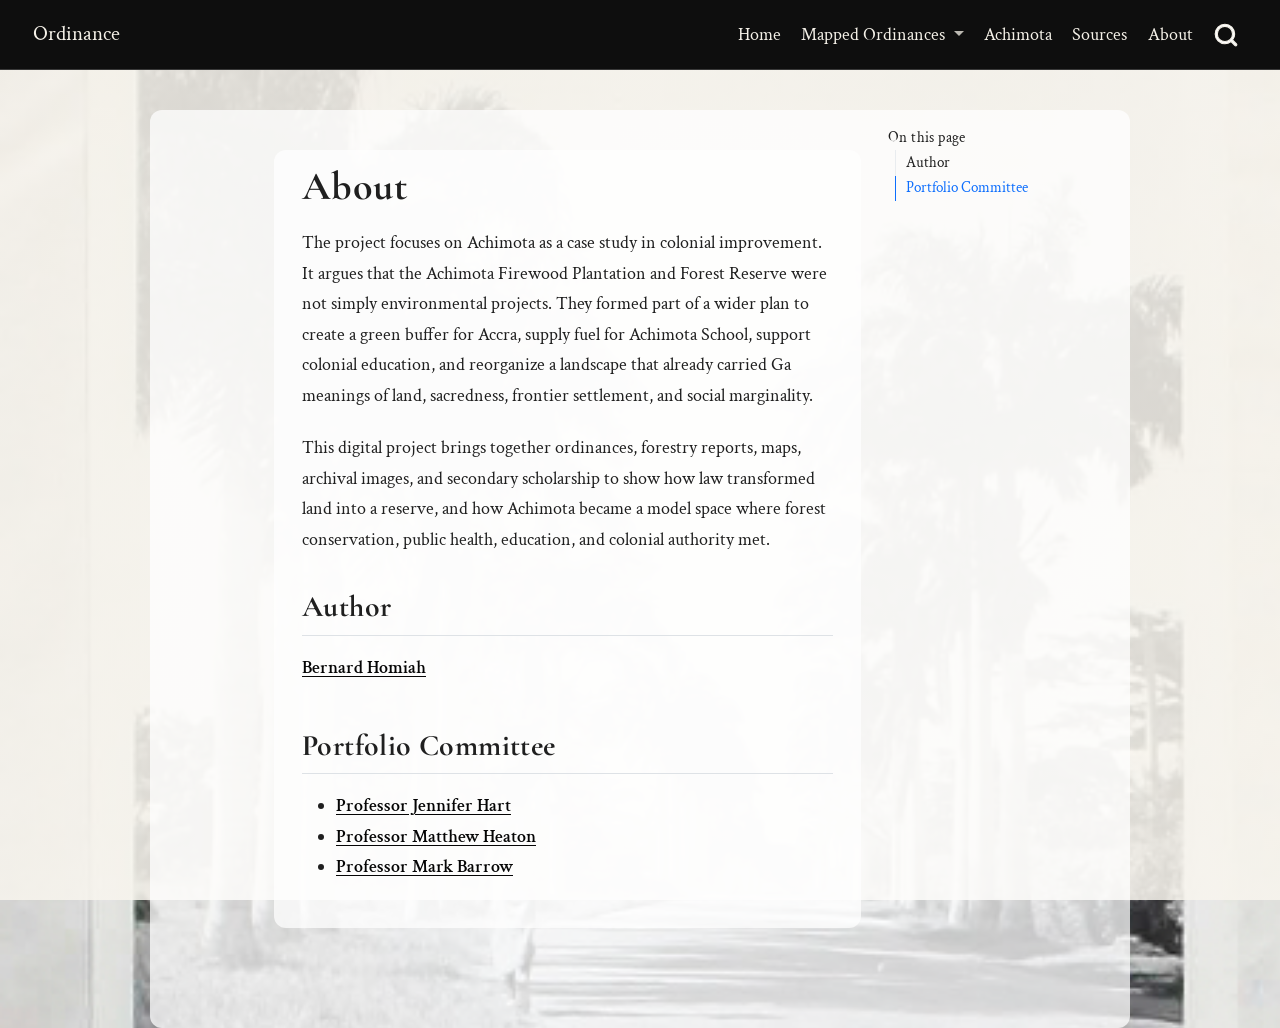
==== commit 1c9ee7b5: "Built site for gh-pages" ====
--- a/about.html
+++ b/about.html
@@ -145,7 +145,7 @@
   </li>  
   <li class="nav-item">
     <a class="nav-link" href="./sources.html"> 
-<span class="menu-text">Selected Sources</span></a>
+<span class="menu-text">Sources</span></a>
   </li>  
   <li class="nav-item">
     <a class="nav-link active" href="./about.html" aria-current="page"> 
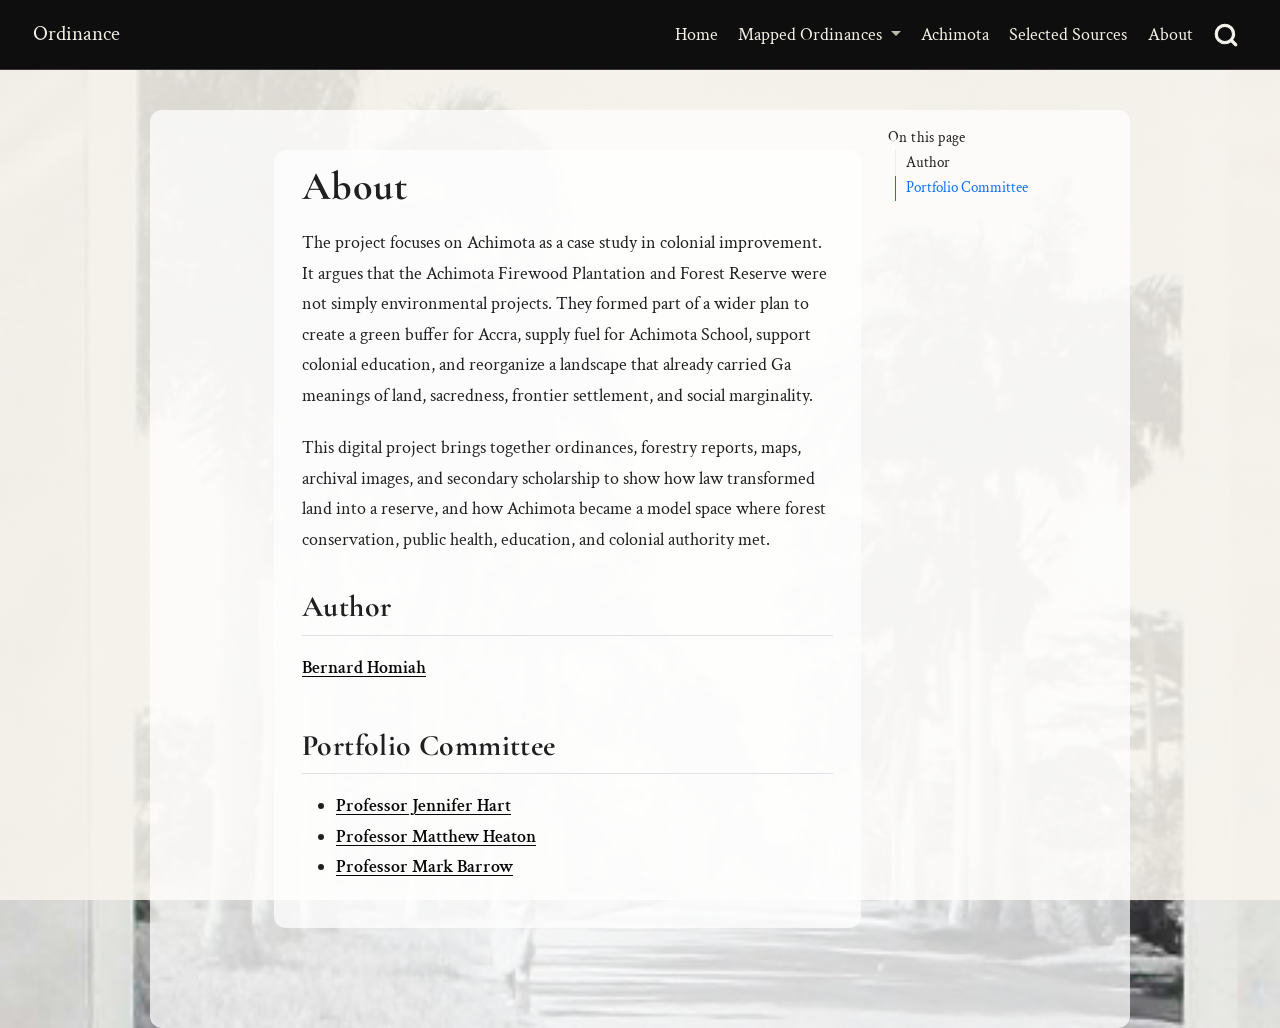
==== commit 7f192b12: "Built site for gh-pages" ====
--- a/about.html
+++ b/about.html
@@ -145,7 +145,7 @@
   </li>  
   <li class="nav-item">
     <a class="nav-link" href="./sources.html"> 
-<span class="menu-text">Sources</span></a>
+<span class="menu-text">Selected Sources</span></a>
   </li>  
   <li class="nav-item">
     <a class="nav-link active" href="./about.html" aria-current="page"> 
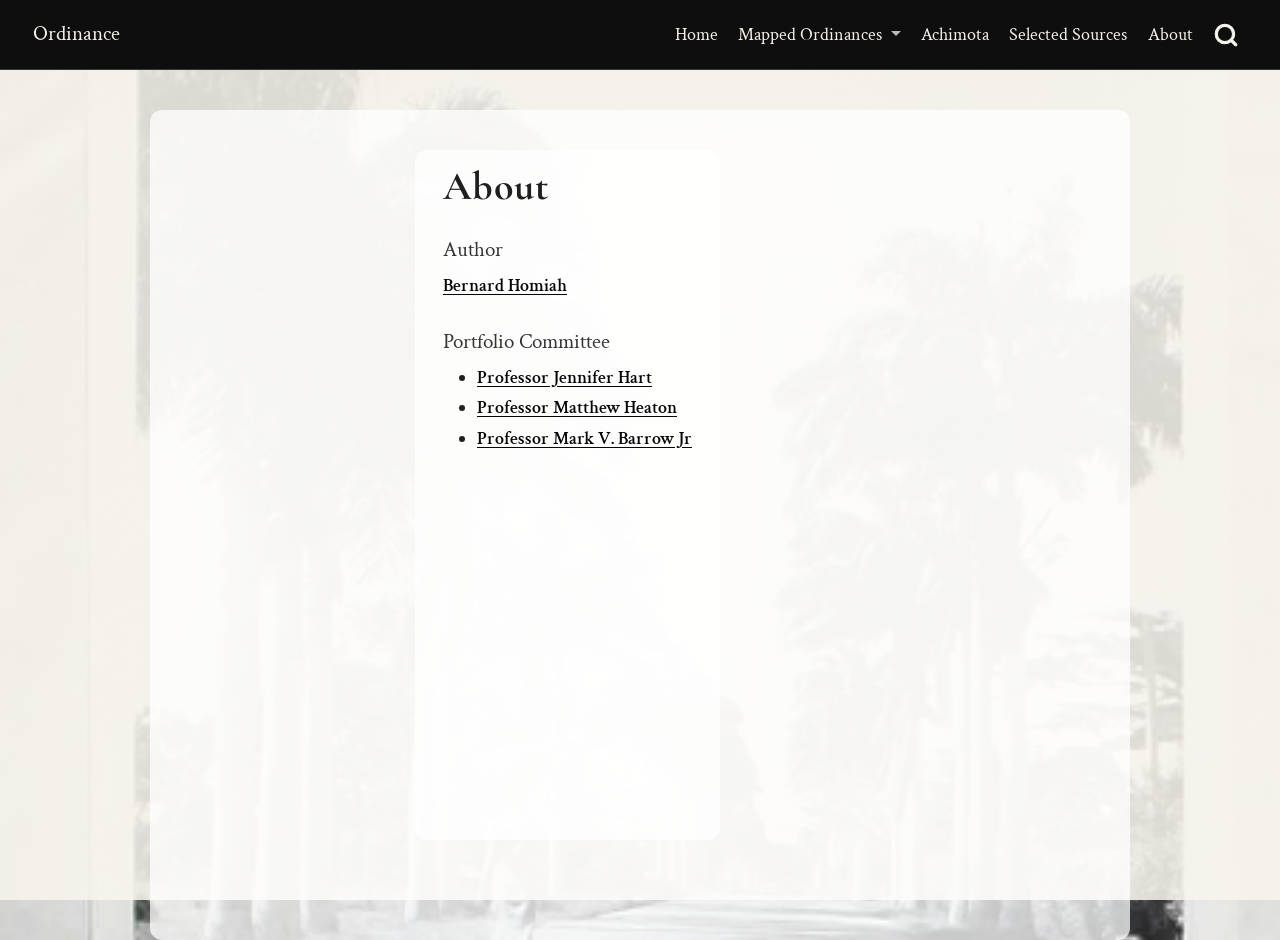
==== commit 5d689b48: "Built site for gh-pages" ====
--- a/about.html
+++ b/about.html
@@ -162,15 +162,8 @@
 <div id="quarto-content" class="quarto-container page-columns page-rows-contents page-layout-article page-navbar">
 <!-- sidebar -->
 <!-- margin-sidebar -->
-    <div id="quarto-margin-sidebar" class="sidebar margin-sidebar">
-        <nav id="TOC" role="doc-toc" class="toc-active">
-    <h2 id="toc-title">On this page</h2>
-   
-  <ul>
-  <li><a href="#author" id="toc-author" class="nav-link active" data-scroll-target="#author">Author</a></li>
-  <li><a href="#portfolio-committee" id="toc-portfolio-committee" class="nav-link" data-scroll-target="#portfolio-committee">Portfolio Committee</a></li>
-  </ul>
-</nav>
+    <div id="quarto-margin-sidebar" class="sidebar margin-sidebar zindex-bottom">
+        
     </div>
 <!-- main -->
 <main class="content" id="quarto-document-content">
@@ -194,20 +187,16 @@
 </header>
 
 
-<p>The project focuses on Achimota as a case study in colonial improvement. It argues that the Achimota Firewood Plantation and Forest Reserve were not simply environmental projects. They formed part of a wider plan to create a green buffer for Accra, supply fuel for Achimota School, support colonial education, and reorganize a landscape that already carried Ga meanings of land, sacredness, frontier settlement, and social marginality.</p>
-<p>This digital project brings together ordinances, forestry reports, maps, archival images, and secondary scholarship to show how law transformed land into a reserve, and how Achimota became a model space where forest conservation, public health, education, and colonial authority met.</p>
-<section id="author" class="level2">
-<h2 class="anchored" data-anchor-id="author">Author</h2>
+<section id="author" class="level4">
+<h4 class="anchored" data-anchor-id="author">Author</h4>
 <p><a href="mailto:homiahben@vt.edu">Bernard Homiah</a></p>
 </section>
-<section id="portfolio-committee" class="level2">
-<h2 class="anchored" data-anchor-id="portfolio-committee">Portfolio Committee</h2>
+<section id="portfolio-committee" class="level4">
+<h4 class="anchored" data-anchor-id="portfolio-committee">Portfolio Committee</h4>
 <ul>
-<li><a href="mailto:jenniferhart@vt.edu">Professor Jennifer Hart</a><br>
-</li>
-<li><a href="mailto:mheaton@vt.edu">Professor Matthew Heaton</a><br>
-</li>
-<li><a href="mailto:markbarrow@vt.edu">Professor Mark Barrow</a></li>
+<li><a href="https://liberalarts.vt.edu/departments-and-schools/department-of-history/faculty/jennifer-hart.html">Professor Jennifer Hart</a></li>
+<li><a href="https://liberalarts.vt.edu/departments-and-schools/department-of-history/faculty/matthew-heaton.html">Professor Matthew Heaton</a></li>
+<li><a href="https://liberalarts.vt.edu/departments-and-schools/department-of-history/faculty/mark-barrow.html">Professor Mark V. Barrow Jr</a></li>
 </ul>
 
 
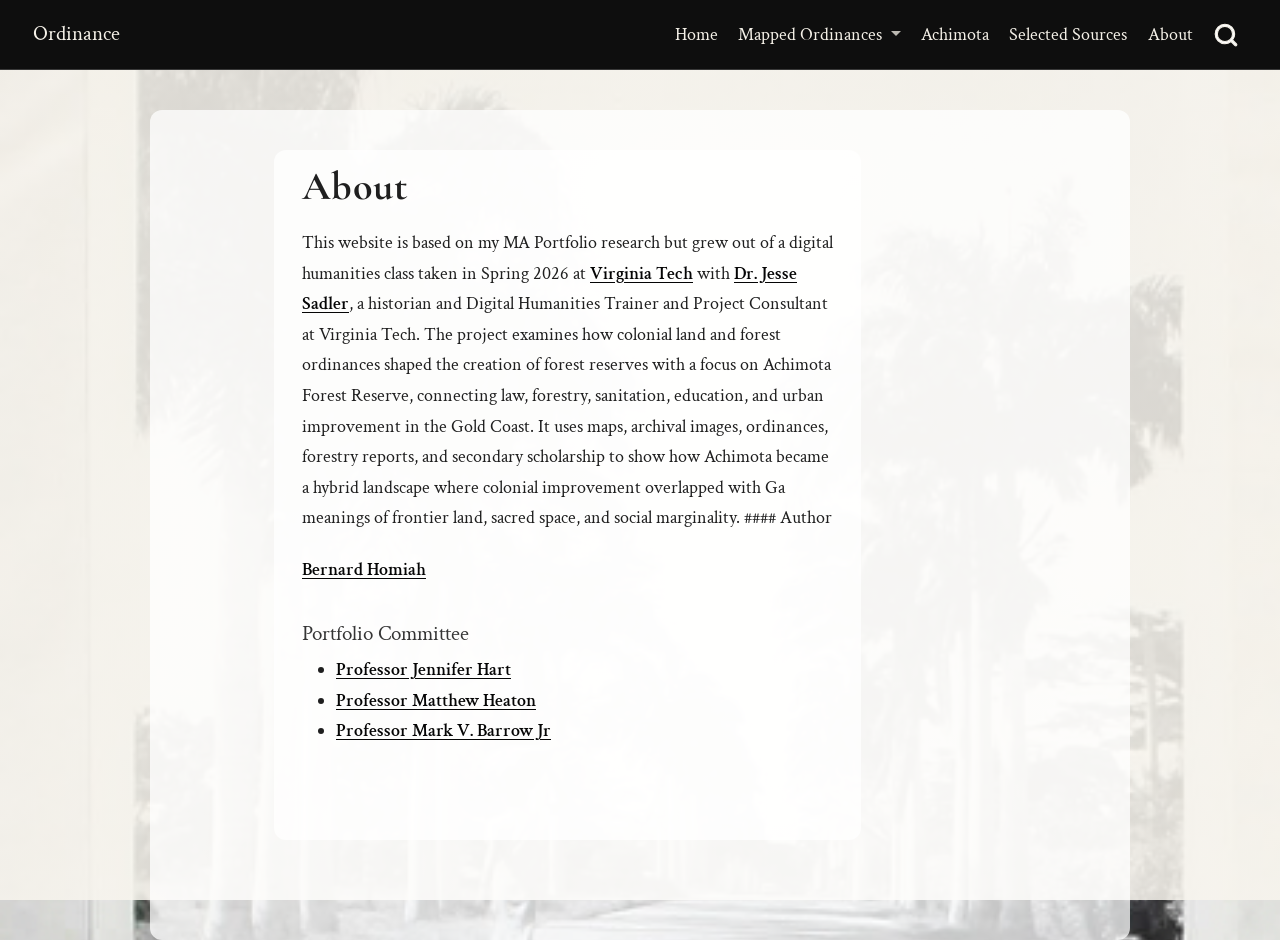
==== commit 0126fac0: "Built site for gh-pages" ====
--- a/about.html
+++ b/about.html
@@ -187,10 +187,8 @@
 </header>
 
 
-<section id="author" class="level4">
-<h4 class="anchored" data-anchor-id="author">Author</h4>
+<p>This website is based on my MA Portfolio research but grew out of a digital humanities class taken in Spring 2026 at <a href="https://liberalarts.vt.edu/departments-and-schools/department-of-history.html">Virginia Tech</a> with <a href="https://www.jessesadler.com/about">Dr.&nbsp;Jesse Sadler</a>, a historian and Digital Humanities Trainer and Project Consultant at Virginia Tech. The project examines how colonial land and forest ordinances shaped the creation of forest reserves with a focus on Achimota Forest Reserve, connecting law, forestry, sanitation, education, and urban improvement in the Gold Coast. It uses maps, archival images, ordinances, forestry reports, and secondary scholarship to show how Achimota became a hybrid landscape where colonial improvement overlapped with Ga meanings of frontier land, sacred space, and social marginality. #### Author</p>
 <p><a href="mailto:homiahben@vt.edu">Bernard Homiah</a></p>
-</section>
 <section id="portfolio-committee" class="level4">
 <h4 class="anchored" data-anchor-id="portfolio-committee">Portfolio Committee</h4>
 <ul>
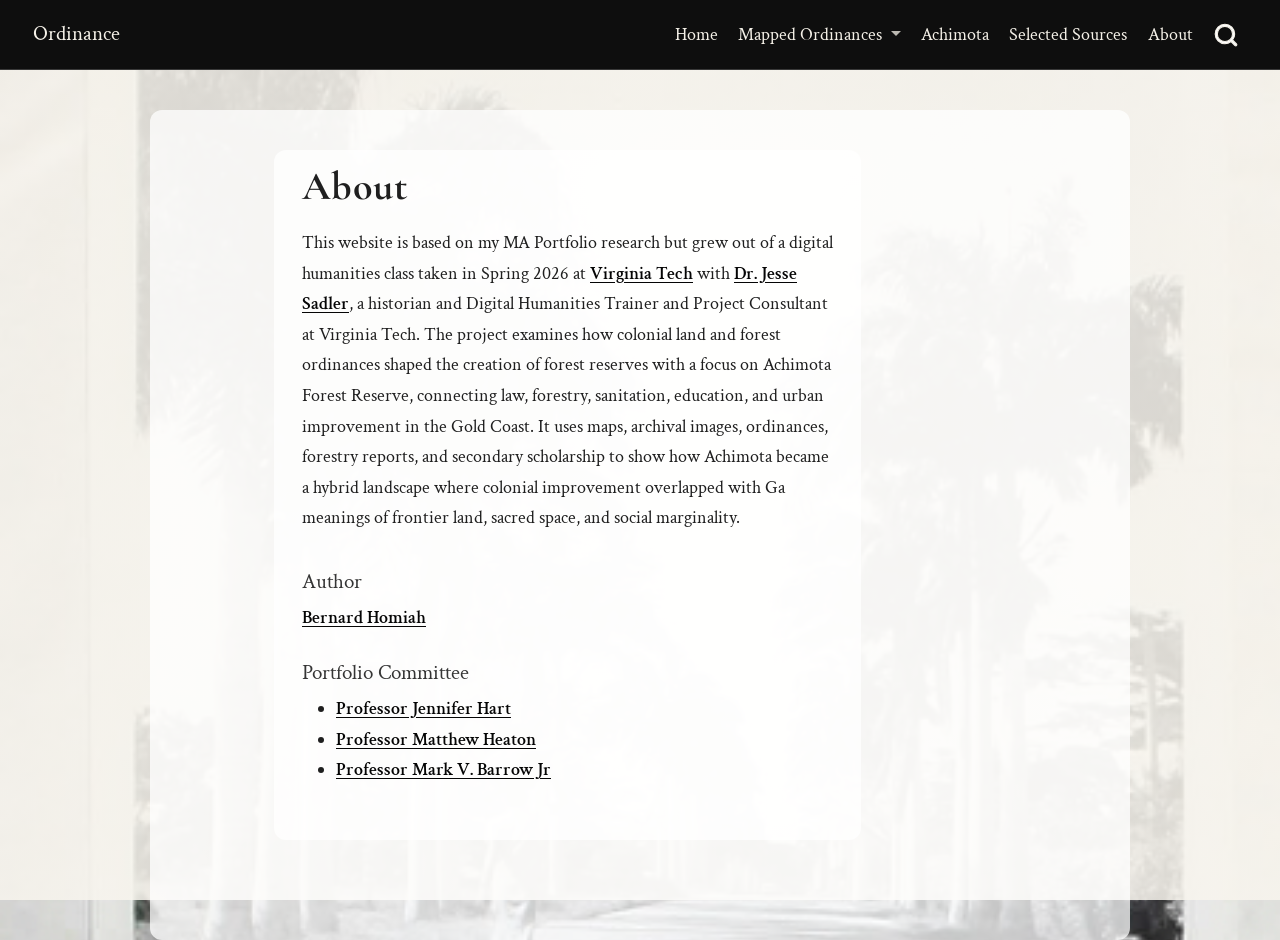
==== commit 4df70920: "Built site for gh-pages" ====
--- a/about.html
+++ b/about.html
@@ -187,8 +187,11 @@
 </header>
 
 
-<p>This website is based on my MA Portfolio research but grew out of a digital humanities class taken in Spring 2026 at <a href="https://liberalarts.vt.edu/departments-and-schools/department-of-history.html">Virginia Tech</a> with <a href="https://www.jessesadler.com/about">Dr.&nbsp;Jesse Sadler</a>, a historian and Digital Humanities Trainer and Project Consultant at Virginia Tech. The project examines how colonial land and forest ordinances shaped the creation of forest reserves with a focus on Achimota Forest Reserve, connecting law, forestry, sanitation, education, and urban improvement in the Gold Coast. It uses maps, archival images, ordinances, forestry reports, and secondary scholarship to show how Achimota became a hybrid landscape where colonial improvement overlapped with Ga meanings of frontier land, sacred space, and social marginality. #### Author</p>
+<p>This website is based on my MA Portfolio research but grew out of a digital humanities class taken in Spring 2026 at <a href="https://liberalarts.vt.edu/departments-and-schools/department-of-history.html">Virginia Tech</a> with <a href="https://www.jessesadler.com/about">Dr.&nbsp;Jesse Sadler</a>, a historian and Digital Humanities Trainer and Project Consultant at Virginia Tech. The project examines how colonial land and forest ordinances shaped the creation of forest reserves with a focus on Achimota Forest Reserve, connecting law, forestry, sanitation, education, and urban improvement in the Gold Coast. It uses maps, archival images, ordinances, forestry reports, and secondary scholarship to show how Achimota became a hybrid landscape where colonial improvement overlapped with Ga meanings of frontier land, sacred space, and social marginality.</p>
+<section id="author" class="level4">
+<h4 class="anchored" data-anchor-id="author">Author</h4>
 <p><a href="mailto:homiahben@vt.edu">Bernard Homiah</a></p>
+</section>
 <section id="portfolio-committee" class="level4">
 <h4 class="anchored" data-anchor-id="portfolio-committee">Portfolio Committee</h4>
 <ul>
